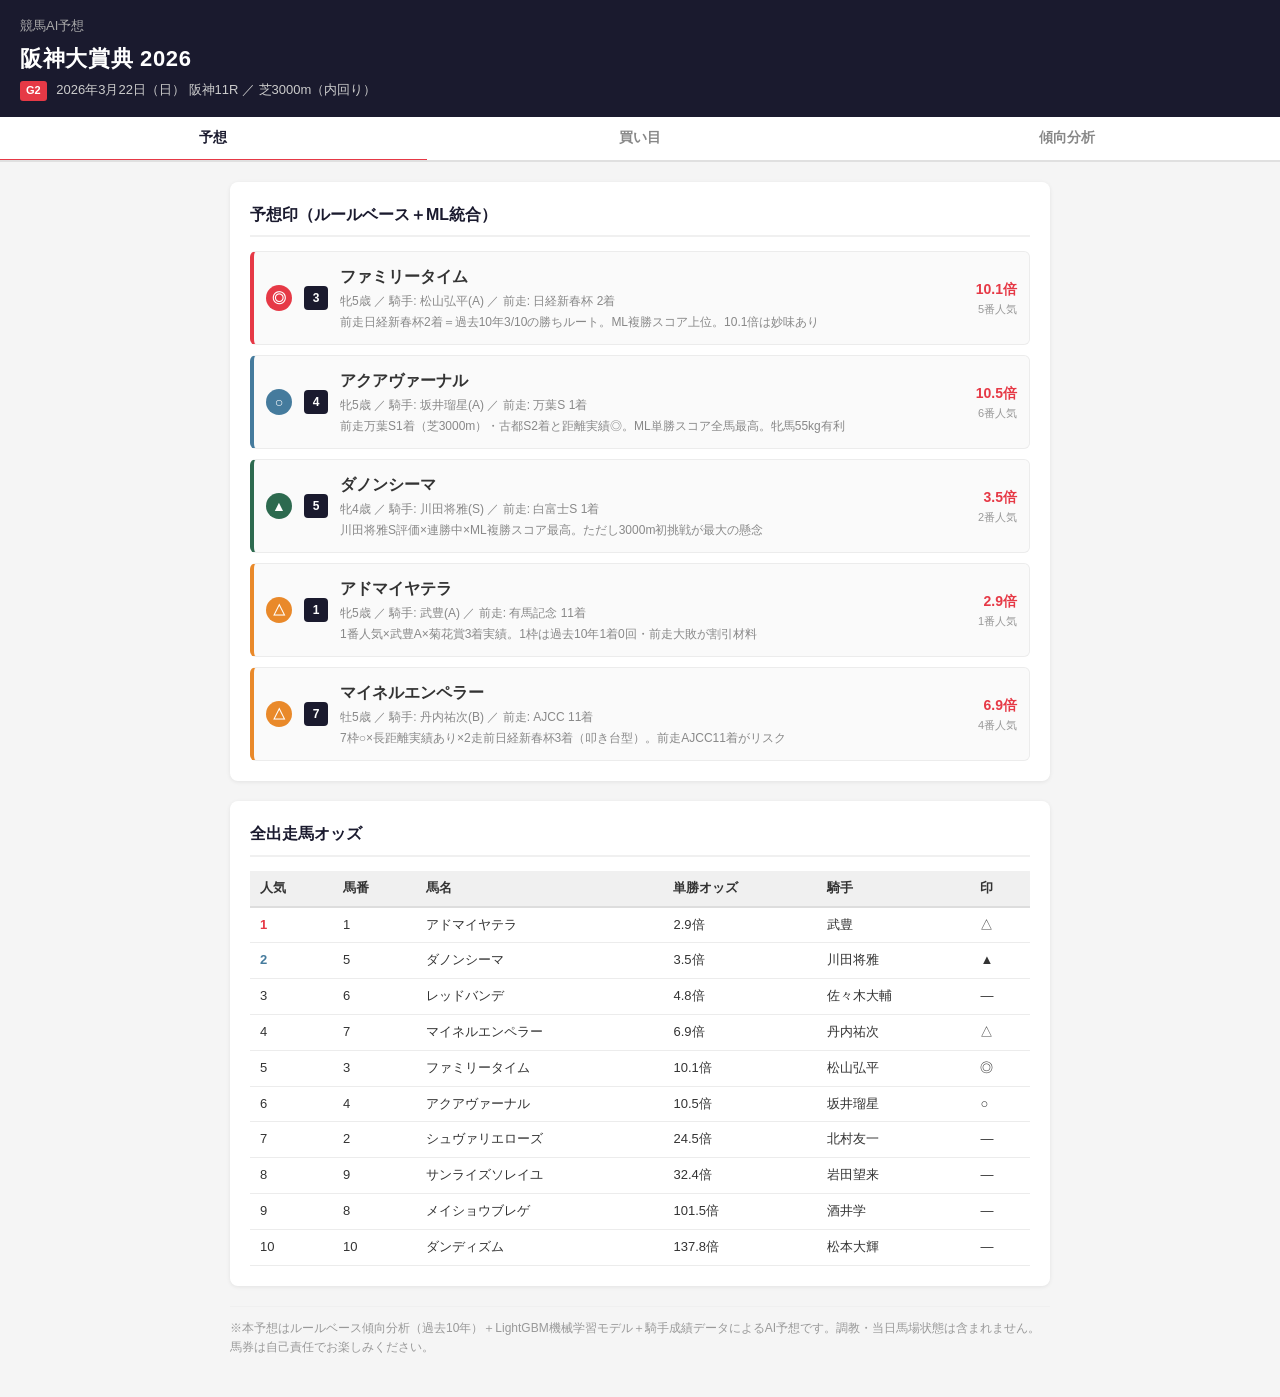
==== docs/hanshin-daishoten-2026.html @ 1871eea4 "add: トップページとレース一覧を追加" ====
<!DOCTYPE html>
<html lang="ja">
<head>
  <meta charset="UTF-8">
  <meta name="viewport" content="width=device-width, initial-scale=1.0">
  <title>阪神大賞典 2026 AI予想 | 競馬予想サイト</title>
  <style>
    *, *::before, *::after { box-sizing: border-box; margin: 0; padding: 0; }

    body {
      font-family: -apple-system, BlinkMacSystemFont, "Segoe UI", "Helvetica Neue", Arial, sans-serif;
      background: #f5f5f5;
      color: #333;
      line-height: 1.6;
    }

    /* ヘッダー */
    header {
      background: #1a1a2e;
      color: #fff;
      padding: 16px 20px;
    }
    header .site-name {
      font-size: 13px;
      color: #aaa;
      margin-bottom: 4px;
    }
    header h1 {
      font-size: 22px;
      font-weight: 700;
      letter-spacing: 0.03em;
    }
    header .race-meta {
      font-size: 13px;
      color: #ccc;
      margin-top: 4px;
    }
    header .grade-badge {
      display: inline-block;
      background: #e63946;
      color: #fff;
      font-size: 11px;
      font-weight: 700;
      padding: 1px 6px;
      border-radius: 3px;
      margin-right: 6px;
    }

    /* タブ */
    .tabs {
      display: flex;
      background: #fff;
      border-bottom: 2px solid #e0e0e0;
      overflow-x: auto;
    }
    .tab-btn {
      flex: 1;
      min-width: 80px;
      padding: 12px 16px;
      border: none;
      background: none;
      font-size: 14px;
      font-weight: 600;
      color: #888;
      cursor: pointer;
      border-bottom: 3px solid transparent;
      margin-bottom: -2px;
      white-space: nowrap;
    }
    .tab-btn.active {
      color: #1a1a2e;
      border-bottom-color: #e63946;
    }

    /* コンテンツ */
    .tab-content { display: none; padding: 20px; max-width: 860px; margin: 0 auto; }
    .tab-content.active { display: block; }

    /* カード */
    .card {
      background: #fff;
      border-radius: 8px;
      padding: 20px;
      margin-bottom: 20px;
      box-shadow: 0 1px 4px rgba(0,0,0,0.08);
    }
    .card h2 {
      font-size: 16px;
      font-weight: 700;
      margin-bottom: 14px;
      padding-bottom: 8px;
      border-bottom: 2px solid #f0f0f0;
      color: #1a1a2e;
    }
    .card h3 {
      font-size: 14px;
      font-weight: 700;
      margin: 14px 0 8px;
      color: #444;
    }

    /* 予想印バッジ */
    .badge {
      display: inline-flex;
      align-items: center;
      justify-content: center;
      width: 26px; height: 26px;
      border-radius: 50%;
      font-size: 14px;
      font-weight: 700;
      flex-shrink: 0;
    }
    .badge-honmei { background: #e63946; color: #fff; }
    .badge-taiko  { background: #457b9d; color: #fff; }
    .badge-santen { background: #2d6a4f; color: #fff; }
    .badge-tanko  { background: #e9892a; color: #fff; }

    /* 予想カード */
    .horse-list { display: flex; flex-direction: column; gap: 10px; }
    .horse-row {
      display: flex;
      align-items: center;
      gap: 12px;
      padding: 12px;
      border-radius: 6px;
      background: #fafafa;
      border: 1px solid #ececec;
    }
    .horse-row.row-honmei { border-left: 4px solid #e63946; }
    .horse-row.row-taiko  { border-left: 4px solid #457b9d; }
    .horse-row.row-santen { border-left: 4px solid #2d6a4f; }
    .horse-row.row-tanko  { border-left: 4px solid #e9892a; }

    .horse-num {
      background: #1a1a2e;
      color: #fff;
      font-size: 12px;
      font-weight: 700;
      width: 24px; height: 24px;
      border-radius: 4px;
      display: flex; align-items: center; justify-content: center;
      flex-shrink: 0;
    }
    .horse-info { flex: 1; }
    .horse-name { font-size: 16px; font-weight: 700; }
    .horse-sub  { font-size: 12px; color: #888; margin-top: 2px; }
    .horse-odds {
      font-size: 14px;
      font-weight: 700;
      color: #e63946;
      text-align: right;
      flex-shrink: 0;
    }
    .horse-odds small { display: block; font-size: 11px; color: #999; font-weight: normal; }

    /* 買い目テーブル */
    .bet-table { width: 100%; border-collapse: collapse; font-size: 14px; }
    .bet-table th {
      background: #1a1a2e;
      color: #fff;
      padding: 8px 12px;
      text-align: left;
      font-weight: 600;
    }
    .bet-table td {
      padding: 8px 12px;
      border-bottom: 1px solid #ececec;
    }
    .bet-table tr:last-child td { border-bottom: none; }
    .bet-table tr:hover td { background: #f9f9f9; }
    .bet-type {
      display: inline-block;
      background: #1a1a2e;
      color: #fff;
      font-size: 11px;
      padding: 2px 6px;
      border-radius: 3px;
      font-weight: 700;
    }

    /* 傾向テーブル */
    .data-table { width: 100%; border-collapse: collapse; font-size: 13px; }
    .data-table th {
      background: #f0f0f0;
      padding: 7px 10px;
      text-align: left;
      font-weight: 600;
      border-bottom: 2px solid #ddd;
    }
    .data-table td {
      padding: 7px 10px;
      border-bottom: 1px solid #ececec;
      vertical-align: top;
    }
    .data-table tr:hover td { background: #fafafa; }
    .pop1 { color: #e63946; font-weight: 700; }
    .pop2 { color: #457b9d; font-weight: 700; }

    /* ルール一覧 */
    .rule-list { list-style: none; padding: 0; }
    .rule-list li {
      padding: 8px 0 8px 20px;
      border-bottom: 1px solid #f0f0f0;
      font-size: 14px;
      position: relative;
    }
    .rule-list li::before {
      content: "▶";
      position: absolute;
      left: 0;
      color: #e63946;
      font-size: 10px;
      top: 11px;
    }
    .rule-list li:last-child { border-bottom: none; }

    /* 注記 */
    .note {
      font-size: 12px;
      color: #999;
      margin-top: 16px;
      padding-top: 12px;
      border-top: 1px solid #f0f0f0;
    }

    /* ML スコア */
    .ml-bar-wrap { display: flex; align-items: center; gap: 8px; }
    .ml-bar-bg { flex: 1; height: 8px; background: #eee; border-radius: 4px; overflow: hidden; }
    .ml-bar { height: 100%; background: #457b9d; border-radius: 4px; }
    .ml-val { font-size: 12px; color: #666; min-width: 48px; text-align: right; }

    /* スマホ対応 */
    @media (max-width: 600px) {
      header h1 { font-size: 18px; }
      .tab-btn { font-size: 13px; padding: 10px 12px; }
      .tab-content { padding: 14px; }
      .horse-name { font-size: 15px; }
    }
  </style>
</head>
<body>

<header>
  <div class="site-name">競馬AI予想</div>
  <h1>阪神大賞典 2026</h1>
  <div class="race-meta">
    <span class="grade-badge">G2</span>
    2026年3月22日（日） 阪神11R ／ 芝3000m（内回り）
  </div>
</header>

<!-- タブ -->
<div class="tabs">
  <button class="tab-btn active" onclick="switchTab('yoso')">予想</button>
  <button class="tab-btn" onclick="switchTab('kaimoku')">買い目</button>
  <button class="tab-btn" onclick="switchTab('trend')">傾向分析</button>
</div>

<!-- ========== 予想タブ ========== -->
<div id="tab-yoso" class="tab-content active">

  <div class="card">
    <h2>予想印（ルールベース＋ML統合）</h2>
    <div class="horse-list">

      <div class="horse-row row-honmei">
        <span class="badge badge-honmei">◎</span>
        <div class="horse-num">3</div>
        <div class="horse-info">
          <div class="horse-name">ファミリータイム</div>
          <div class="horse-sub">牝5歳 ／ 騎手: 松山弘平(A) ／ 前走: 日経新春杯 2着</div>
          <div class="horse-sub">前走日経新春杯2着＝過去10年3/10の勝ちルート。ML複勝スコア上位。10.1倍は妙味あり</div>
        </div>
        <div class="horse-odds">10.1倍<small>5番人気</small></div>
      </div>

      <div class="horse-row row-taiko">
        <span class="badge badge-taiko">○</span>
        <div class="horse-num">4</div>
        <div class="horse-info">
          <div class="horse-name">アクアヴァーナル</div>
          <div class="horse-sub">牝5歳 ／ 騎手: 坂井瑠星(A) ／ 前走: 万葉S 1着</div>
          <div class="horse-sub">前走万葉S1着（芝3000m）・古都S2着と距離実績◎。ML単勝スコア全馬最高。牝馬55kg有利</div>
        </div>
        <div class="horse-odds">10.5倍<small>6番人気</small></div>
      </div>

      <div class="horse-row row-santen">
        <span class="badge badge-santen">▲</span>
        <div class="horse-num">5</div>
        <div class="horse-info">
          <div class="horse-name">ダノンシーマ</div>
          <div class="horse-sub">牝4歳 ／ 騎手: 川田将雅(S) ／ 前走: 白富士S 1着</div>
          <div class="horse-sub">川田将雅S評価×連勝中×ML複勝スコア最高。ただし3000m初挑戦が最大の懸念</div>
        </div>
        <div class="horse-odds">3.5倍<small>2番人気</small></div>
      </div>

      <div class="horse-row row-tanko">
        <span class="badge badge-tanko">△</span>
        <div class="horse-num">1</div>
        <div class="horse-info">
          <div class="horse-name">アドマイヤテラ</div>
          <div class="horse-sub">牝5歳 ／ 騎手: 武豊(A) ／ 前走: 有馬記念 11着</div>
          <div class="horse-sub">1番人気×武豊A×菊花賞3着実績。1枠は過去10年1着0回・前走大敗が割引材料</div>
        </div>
        <div class="horse-odds">2.9倍<small>1番人気</small></div>
      </div>

      <div class="horse-row row-tanko">
        <span class="badge badge-tanko">△</span>
        <div class="horse-num">7</div>
        <div class="horse-info">
          <div class="horse-name">マイネルエンペラー</div>
          <div class="horse-sub">牡5歳 ／ 騎手: 丹内祐次(B) ／ 前走: AJCC 11着</div>
          <div class="horse-sub">7枠○×長距離実績あり×2走前日経新春杯3着（叩き台型）。前走AJCC11着がリスク</div>
        </div>
        <div class="horse-odds">6.9倍<small>4番人気</small></div>
      </div>

    </div>
  </div>

  <!-- オッズ一覧 -->
  <div class="card">
    <h2>全出走馬オッズ</h2>
    <table class="data-table">
      <thead>
        <tr><th>人気</th><th>馬番</th><th>馬名</th><th>単勝オッズ</th><th>騎手</th><th>印</th></tr>
      </thead>
      <tbody>
        <tr><td class="pop1">1</td><td>1</td><td>アドマイヤテラ</td><td>2.9倍</td><td>武豊</td><td>△</td></tr>
        <tr><td class="pop2">2</td><td>5</td><td>ダノンシーマ</td><td>3.5倍</td><td>川田将雅</td><td>▲</td></tr>
        <tr><td>3</td><td>6</td><td>レッドバンデ</td><td>4.8倍</td><td>佐々木大輔</td><td>—</td></tr>
        <tr><td>4</td><td>7</td><td>マイネルエンペラー</td><td>6.9倍</td><td>丹内祐次</td><td>△</td></tr>
        <tr><td>5</td><td>3</td><td>ファミリータイム</td><td>10.1倍</td><td>松山弘平</td><td>◎</td></tr>
        <tr><td>6</td><td>4</td><td>アクアヴァーナル</td><td>10.5倍</td><td>坂井瑠星</td><td>○</td></tr>
        <tr><td>7</td><td>2</td><td>シュヴァリエローズ</td><td>24.5倍</td><td>北村友一</td><td>—</td></tr>
        <tr><td>8</td><td>9</td><td>サンライズソレイユ</td><td>32.4倍</td><td>岩田望来</td><td>—</td></tr>
        <tr><td>9</td><td>8</td><td>メイショウブレゲ</td><td>101.5倍</td><td>酒井学</td><td>—</td></tr>
        <tr><td>10</td><td>10</td><td>ダンディズム</td><td>137.8倍</td><td>松本大輝</td><td>—</td></tr>
      </tbody>
    </table>
  </div>

  <p class="note" style="margin: 0 0 20px;">
    ※本予想はルールベース傾向分析（過去10年）＋LightGBM機械学習モデル＋騎手成績データによるAI予想です。調教・当日馬場状態は含まれません。馬券は自己責任でお楽しみください。
  </p>
</div>

<!-- ========== 買い目タブ ========== -->
<div id="tab-kaimoku" class="tab-content">

  <div class="card">
    <h2>推奨買い目（◎③ファミリータイム軸）</h2>
    <table class="bet-table">
      <thead>
        <tr><th>式別</th><th>組み合わせ</th><th>根拠</th></tr>
      </thead>
      <tbody>
        <tr>
          <td><span class="bet-type">単勝</span></td>
          <td>③</td>
          <td>本命。10.1倍は傾向×オッズともに妙味あり</td>
        </tr>
        <tr>
          <td><span class="bet-type">複勝</span></td>
          <td>③④</td>
          <td>本命・対抗の保険</td>
        </tr>
        <tr>
          <td><span class="bet-type">馬連</span></td>
          <td>③ー④</td>
          <td>◎○メインライン（傾向×距離実績の組合せ）</td>
        </tr>
        <tr>
          <td><span class="bet-type">馬連</span></td>
          <td>③ー⑤</td>
          <td>◎▲（川田S×ML複最高）</td>
        </tr>
        <tr>
          <td><span class="bet-type">馬連</span></td>
          <td>③ー①</td>
          <td>◎△（1番人気押さえ）</td>
        </tr>
        <tr>
          <td><span class="bet-type">馬連</span></td>
          <td>③ー⑦</td>
          <td>◎△（長距離実績の穴）</td>
        </tr>
        <tr>
          <td><span class="bet-type">3連複</span></td>
          <td>③ー④ー⑤</td>
          <td>◎○▲ メインボックス</td>
        </tr>
        <tr>
          <td><span class="bet-type">3連複</span></td>
          <td>③ー④ー①</td>
          <td>◎○△</td>
        </tr>
        <tr>
          <td><span class="bet-type">3連複</span></td>
          <td>③ー④ー⑦</td>
          <td>◎○穴</td>
        </tr>
      </tbody>
    </table>
  </div>

  <div class="card">
    <h2>総評</h2>
    <p style="font-size:14px; line-height:1.8;">
      <strong>◎ファミリータイム（3番）を本命とする。</strong><br>
      前走日経新春杯2着というローテーションは過去10年で3/10の勝ちルートに合致（最高の傾向一致）。10.1倍への人気落ちも妙味を高めており、期待値の観点でも最上位。松山弘平とのコンビは長く、折り合い面も問題ない先行型。
    </p>
    <p style="font-size:14px; line-height:1.8; margin-top:12px;">
      <strong>○アクアヴァーナル（4番）が本命の相手筆頭。</strong><br>
      万葉S1着・古都S2着と今回の舞台に直結する実績があり、コース適性では出走馬中随一。ML単勝スコア全馬最高×牝馬55kgの斤量優遇も見逃せない。
    </p>
    <p style="font-size:14px; line-height:1.8; margin-top:12px;">
      <strong>▲ダノンシーマ（5番）は川田S評価が最大の加点。</strong><br>
      ただし3000m初挑戦の距離不安が払拭できないため▲止め。
    </p>
  </div>

</div>

<!-- ========== 傾向分析タブ ========== -->
<div id="tab-trend" class="tab-content">

  <div class="card">
    <h2>過去10年の結果</h2>
    <table class="data-table">
      <thead>
        <tr><th>年</th><th>1着</th><th>人気</th><th>枠</th><th>2着</th><th>人気</th><th>3着</th><th>人気</th></tr>
      </thead>
      <tbody>
        <tr><td>2016</td><td>シュヴァルグラン</td><td class="pop1">1</td><td>8</td><td>タンタアレグリア</td><td>4</td><td>アドマイヤデウス</td><td>3</td></tr>
        <tr><td>2017</td><td>サトノダイヤモンド</td><td class="pop1">1</td><td>8</td><td>シュヴァルグラン</td><td>2</td><td>トーセンバジル</td><td>5</td></tr>
        <tr><td>2018</td><td>レインボーライン</td><td>3</td><td>6</td><td>サトノクロニクル</td><td>4</td><td>クリンチャー</td><td class="pop1">1</td></tr>
        <tr><td>2019</td><td>シャケトラ</td><td class="pop1">1</td><td>8</td><td>カフジプリンス</td><td>6</td><td>ロードヴァンドール</td><td>10</td></tr>
        <tr><td>2020</td><td>ユーキャンスマイル</td><td class="pop2">2</td><td>8</td><td>トーセンカンビーナ</td><td>5</td><td>メイショウテンゲン</td><td>4</td></tr>
        <tr><td>2021</td><td>ディープボンド</td><td>3</td><td>5</td><td>ユーキャンスマイル</td><td class="pop2">2</td><td>ナムラドノヴァン</td><td>9</td></tr>
        <tr><td>2022</td><td>ディープボンド</td><td class="pop1">1</td><td>7</td><td>アイアンバローズ</td><td>5</td><td>シルヴァーソニック</td><td>3</td></tr>
        <tr><td>2023</td><td>ジャスティンパレス</td><td class="pop2">2</td><td>3</td><td>ボルドグフーシュ</td><td class="pop1">1</td><td>ブレークアップ</td><td>5</td></tr>
        <tr><td>2024</td><td>テーオーロイヤル</td><td class="pop2">2</td><td>4</td><td>ワープスピード</td><td>6</td><td>ブローザホーン</td><td class="pop1">1</td></tr>
        <tr><td>2025</td><td>サンライズアース</td><td>4</td><td>7</td><td>マコトヴェリーキー</td><td>7</td><td>ブローザホーン</td><td>5</td></tr>
      </tbody>
    </table>
  </div>

  <div class="card">
    <h2>法則まとめ</h2>
    <ul class="rule-list">
      <li><strong>人気</strong>: 1〜2番人気が7/10で勝利。軸は上位人気から選ぶのが基本</li>
      <li><strong>枠番</strong>: 8枠が4/10で1着と突出。1〜2枠は過去10年で1着0回（内枠不振）</li>
      <li><strong>前走</strong>: 日経新春杯・京都記念経由が強い。前走3着以内が9/10で必須条件</li>
      <li><strong>血統</strong>: サンデー系が7/10。ハーツクライ・ゴールドシップ・ディープ系が有力</li>
      <li><strong>リピーター</strong>: 前年好走馬は要チェック（ディープボンド2連覇、ブローザホーン2年連続3着）</li>
      <li><strong>荒れ方</strong>: 基本は堅め。3着に7〜10番人気が入るケースが稀にあり</li>
      <li><strong>年齢</strong>: 4〜6歳が中心。7歳以上は苦戦傾向</li>
    </ul>
  </div>

  <div class="card">
    <h2>1着馬の枠番分布</h2>
    <table class="data-table">
      <thead><tr><th>枠番</th><th>1着回数</th><th>備考</th></tr></thead>
      <tbody>
        <tr><td>1枠</td><td>0回</td><td>❌ 内枠不振</td></tr>
        <tr><td>2枠</td><td>0回</td><td>❌ 内枠不振</td></tr>
        <tr><td>3枠</td><td>1回</td><td>2023年</td></tr>
        <tr><td>4枠</td><td>1回</td><td>2024年</td></tr>
        <tr><td>5枠</td><td>1回</td><td>2021年</td></tr>
        <tr><td>6枠</td><td>1回</td><td>2018年</td></tr>
        <tr><td>7枠</td><td>1回</td><td>2025年</td></tr>
        <tr><td><strong>8枠</strong></td><td><strong>4回</strong></td><td>✅ 2016・2017・2019・2020</td></tr>
      </tbody>
    </table>
  </div>

  <div class="card">
    <h2>勝ち馬の前走レース</h2>
    <table class="data-table">
      <thead><tr><th>年</th><th>勝ち馬</th><th>前走レース</th><th>前走着順</th></tr></thead>
      <tbody>
        <tr><td>2016</td><td>シュヴァルグラン</td><td>万葉S</td><td>2着</td></tr>
        <tr><td>2017</td><td>サトノダイヤモンド</td><td>京都記念</td><td>1着</td></tr>
        <tr><td>2018</td><td>レインボーライン</td><td>AJCC</td><td>1着</td></tr>
        <tr><td>2019</td><td>シャケトラ</td><td>日経新春杯</td><td>2着</td></tr>
        <tr><td>2020</td><td>ユーキャンスマイル</td><td>AJCC</td><td>3着</td></tr>
        <tr><td>2021</td><td>ディープボンド</td><td>京都記念</td><td>2着</td></tr>
        <tr><td>2022</td><td>ディープボンド</td><td>有馬記念</td><td>4着</td></tr>
        <tr><td>2023</td><td>ジャスティンパレス</td><td>日経新春杯</td><td>1着</td></tr>
        <tr><td>2024</td><td>テーオーロイヤル</td><td>ダイヤモンドS</td><td>1着</td></tr>
        <tr><td>2025</td><td>サンライズアース</td><td>日経新春杯</td><td>1着</td></tr>
      </tbody>
    </table>
    <p style="font-size:13px; color:#666; margin-top:10px;">
      → 日経新春杯経由が3/10で最多。前走3着以内が9/10で必須条件。
    </p>
  </div>

  <p class="note" style="margin: 0 0 20px;">
    ※分析対象: 2016〜2025年（10年分）。阪神芝3000m（内回り）。
  </p>
</div>

<script>
  function switchTab(id) {
    document.querySelectorAll('.tab-content').forEach(el => el.classList.remove('active'));
    document.querySelectorAll('.tab-btn').forEach(el => el.classList.remove('active'));
    document.getElementById('tab-' + id).classList.add('active');
    event.target.classList.add('active');
  }
</script>

</body>
</html>
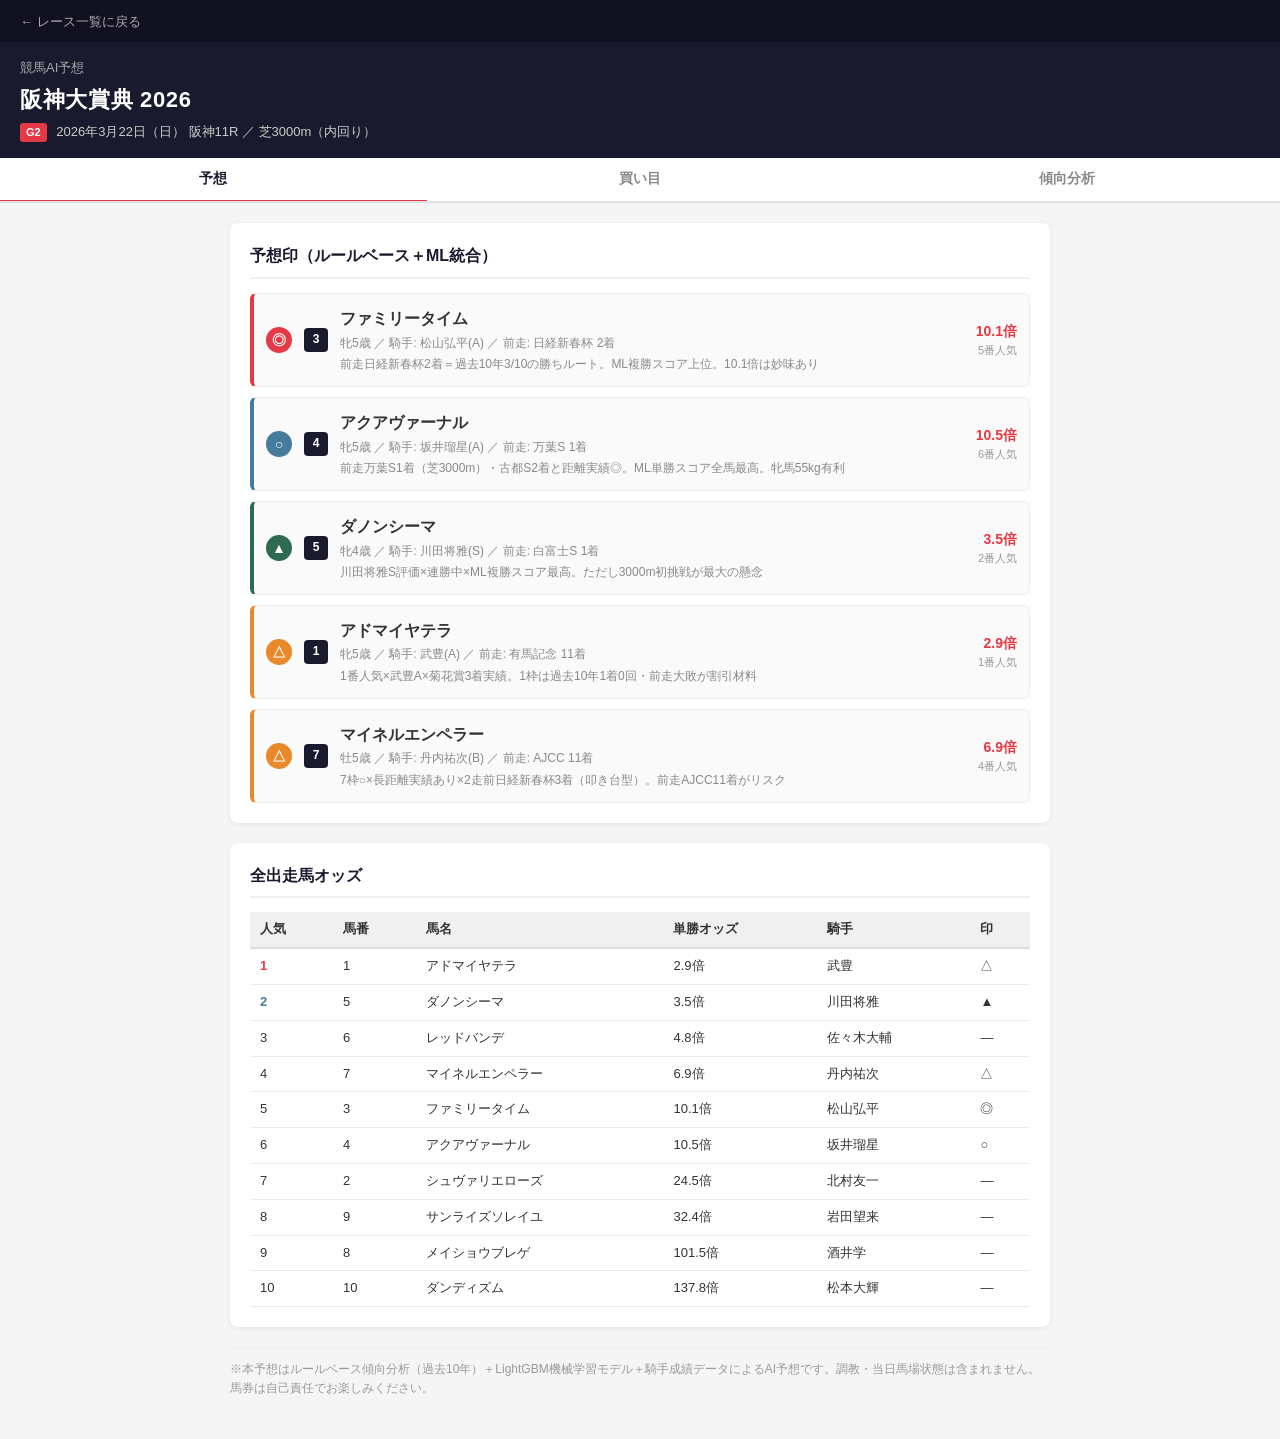
==== commit 8f6ef8a4: "add: 予想ページに戻るボタンを追加" ====
--- a/docs/hanshin-daishoten-2026.html
+++ b/docs/hanshin-daishoten-2026.html
@@ -13,6 +13,18 @@
       color: #333;
       line-height: 1.6;
     }
+
+    /* 戻るリンク */
+    .back-bar {
+      background: #111122;
+      padding: 8px 20px;
+    }
+    .back-link {
+      color: #aaa;
+      text-decoration: none;
+      font-size: 13px;
+    }
+    .back-link:hover { color: #fff; }
 
     /* ヘッダー */
     header {
@@ -239,6 +251,10 @@
   </style>
 </head>
 <body>
+
+<div class="back-bar">
+  <a href="index.html" class="back-link">← レース一覧に戻る</a>
+</div>
 
 <header>
   <div class="site-name">競馬AI予想</div>
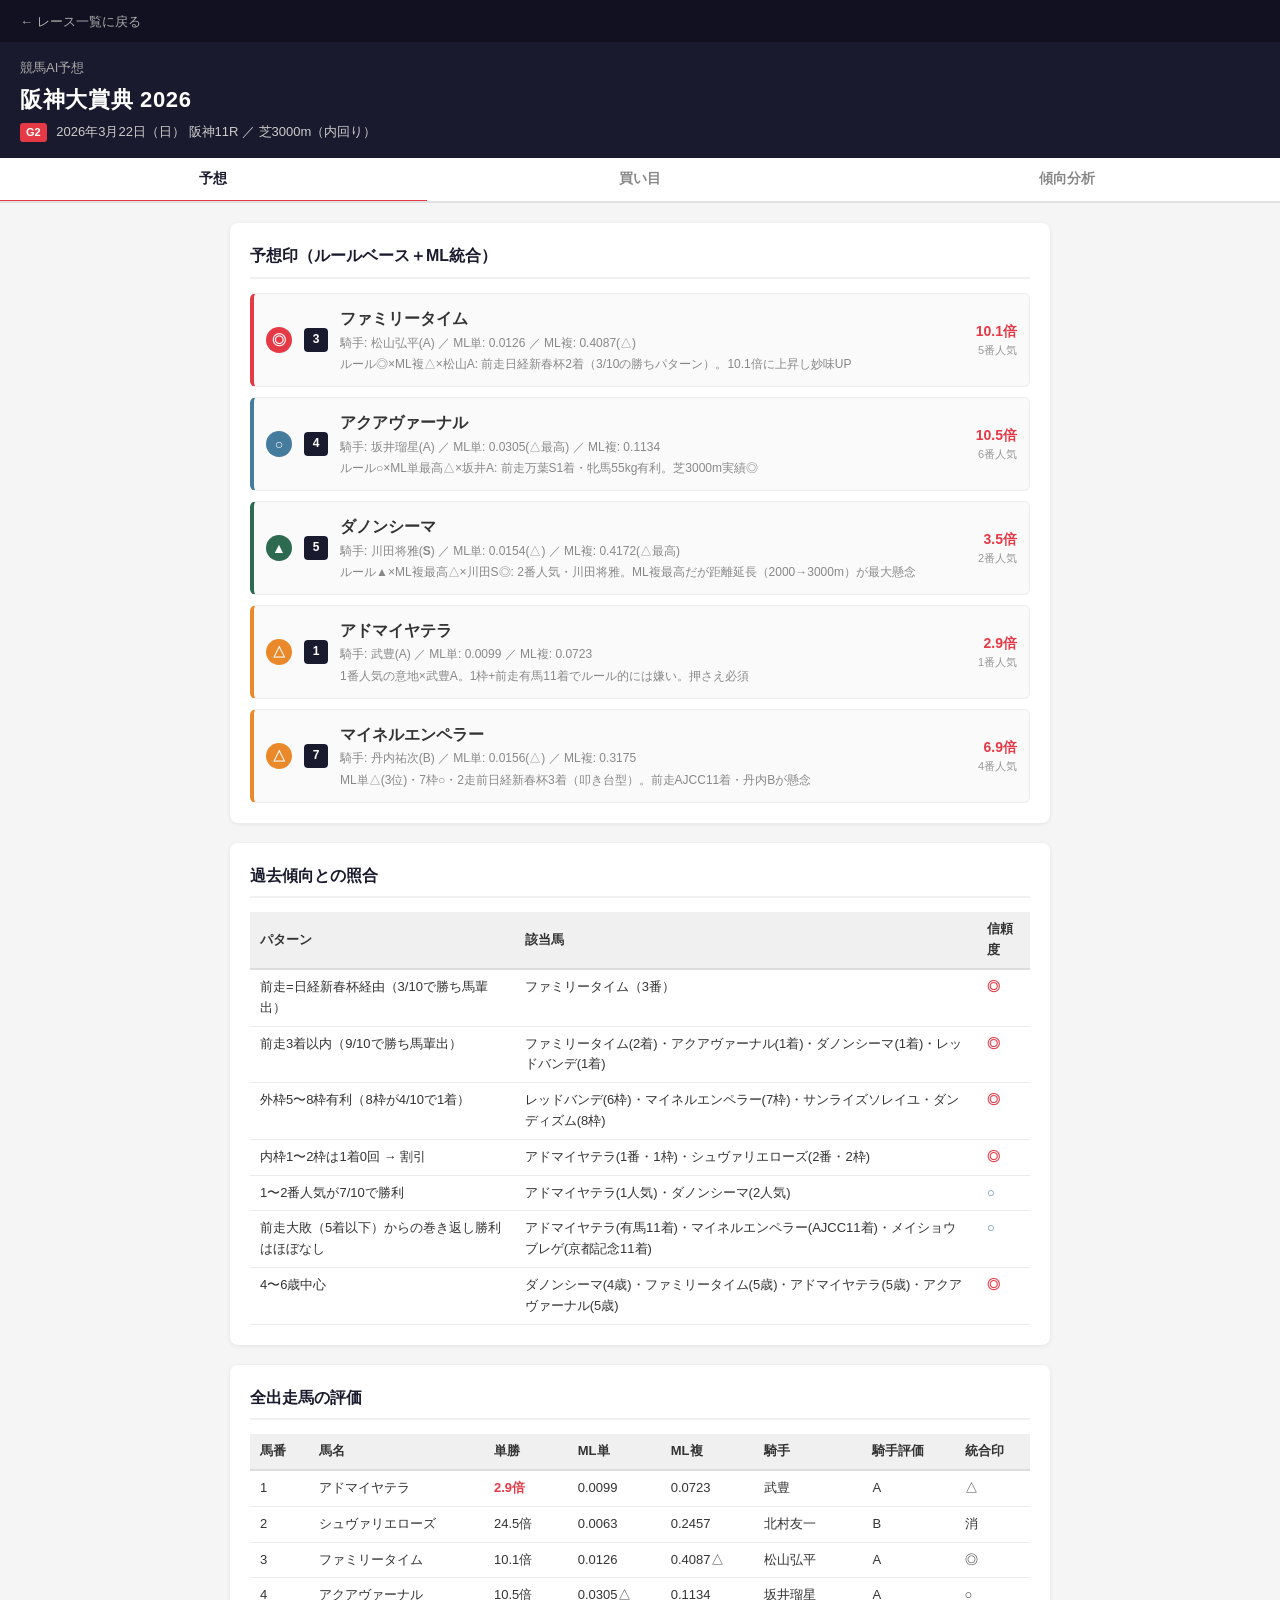
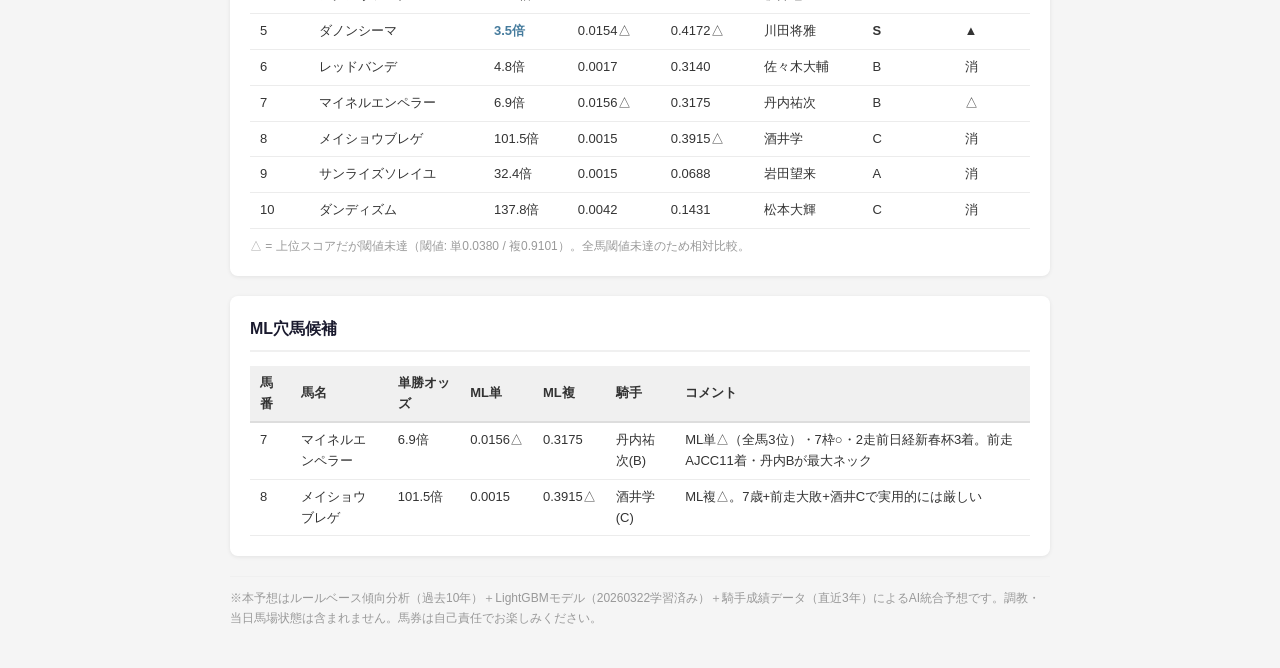
==== commit 4727f667: "add: 愛知杯（京都牝馬S）2026予想ページ追加・阪神大賞典更新 - docs/aichi-cup-2026.html: 新規作成（中京 芝1400m GIII 牝馬限定） - docs/hans" ====
--- a/docs/hanshin-daishoten-2026.html
+++ b/docs/hanshin-daishoten-2026.html
@@ -64,7 +64,9 @@
       background: #fff;
       border-bottom: 2px solid #e0e0e0;
       overflow-x: auto;
-    }
+      scrollbar-width: none;
+    }
+    .tabs::-webkit-scrollbar { display: none; }
     .tab-btn {
       flex: 1;
       min-width: 80px;
@@ -284,8 +286,8 @@
         <div class="horse-num">3</div>
         <div class="horse-info">
           <div class="horse-name">ファミリータイム</div>
-          <div class="horse-sub">牝5歳 ／ 騎手: 松山弘平(A) ／ 前走: 日経新春杯 2着</div>
-          <div class="horse-sub">前走日経新春杯2着＝過去10年3/10の勝ちルート。ML複勝スコア上位。10.1倍は妙味あり</div>
+          <div class="horse-sub">騎手: 松山弘平(A) ／ ML単: 0.0126 ／ ML複: 0.4087(△)</div>
+          <div class="horse-sub">ルール◎×ML複△×松山A: 前走日経新春杯2着（3/10の勝ちパターン）。10.1倍に上昇し妙味UP</div>
         </div>
         <div class="horse-odds">10.1倍<small>5番人気</small></div>
       </div>
@@ -295,8 +297,8 @@
         <div class="horse-num">4</div>
         <div class="horse-info">
           <div class="horse-name">アクアヴァーナル</div>
-          <div class="horse-sub">牝5歳 ／ 騎手: 坂井瑠星(A) ／ 前走: 万葉S 1着</div>
-          <div class="horse-sub">前走万葉S1着（芝3000m）・古都S2着と距離実績◎。ML単勝スコア全馬最高。牝馬55kg有利</div>
+          <div class="horse-sub">騎手: 坂井瑠星(A) ／ ML単: 0.0305(△最高) ／ ML複: 0.1134</div>
+          <div class="horse-sub">ルール○×ML単最高△×坂井A: 前走万葉S1着・牝馬55kg有利。芝3000m実績◎</div>
         </div>
         <div class="horse-odds">10.5倍<small>6番人気</small></div>
       </div>
@@ -306,8 +308,8 @@
         <div class="horse-num">5</div>
         <div class="horse-info">
           <div class="horse-name">ダノンシーマ</div>
-          <div class="horse-sub">牝4歳 ／ 騎手: 川田将雅(S) ／ 前走: 白富士S 1着</div>
-          <div class="horse-sub">川田将雅S評価×連勝中×ML複勝スコア最高。ただし3000m初挑戦が最大の懸念</div>
+          <div class="horse-sub">騎手: 川田将雅(<strong>S</strong>) ／ ML単: 0.0154(△) ／ ML複: 0.4172(△最高)</div>
+          <div class="horse-sub">ルール▲×ML複最高△×川田S◎: 2番人気・川田将雅。ML複最高だが距離延長（2000→3000m）が最大懸念</div>
         </div>
         <div class="horse-odds">3.5倍<small>2番人気</small></div>
       </div>
@@ -317,8 +319,8 @@
         <div class="horse-num">1</div>
         <div class="horse-info">
           <div class="horse-name">アドマイヤテラ</div>
-          <div class="horse-sub">牝5歳 ／ 騎手: 武豊(A) ／ 前走: 有馬記念 11着</div>
-          <div class="horse-sub">1番人気×武豊A×菊花賞3着実績。1枠は過去10年1着0回・前走大敗が割引材料</div>
+          <div class="horse-sub">騎手: 武豊(A) ／ ML単: 0.0099 ／ ML複: 0.0723</div>
+          <div class="horse-sub">1番人気の意地×武豊A。1枠+前走有馬11着でルール的には嫌い。押さえ必須</div>
         </div>
         <div class="horse-odds">2.9倍<small>1番人気</small></div>
       </div>
@@ -328,8 +330,8 @@
         <div class="horse-num">7</div>
         <div class="horse-info">
           <div class="horse-name">マイネルエンペラー</div>
-          <div class="horse-sub">牡5歳 ／ 騎手: 丹内祐次(B) ／ 前走: AJCC 11着</div>
-          <div class="horse-sub">7枠○×長距離実績あり×2走前日経新春杯3着（叩き台型）。前走AJCC11着がリスク</div>
+          <div class="horse-sub">騎手: 丹内祐次(B) ／ ML単: 0.0156(△) ／ ML複: 0.3175</div>
+          <div class="horse-sub">ML単△(3位)・7枠○・2走前日経新春杯3着（叩き台型）。前走AJCC11着・丹内Bが懸念</div>
         </div>
         <div class="horse-odds">6.9倍<small>4番人気</small></div>
       </div>
@@ -337,30 +339,64 @@
     </div>
   </div>
 
-  <!-- オッズ一覧 -->
-  <div class="card">
-    <h2>全出走馬オッズ</h2>
+  <!-- 過去傾向との照合 -->
+  <div class="card">
+    <h2>過去傾向との照合</h2>
     <table class="data-table">
       <thead>
-        <tr><th>人気</th><th>馬番</th><th>馬名</th><th>単勝オッズ</th><th>騎手</th><th>印</th></tr>
+        <tr><th>パターン</th><th>該当馬</th><th>信頼度</th></tr>
       </thead>
       <tbody>
-        <tr><td class="pop1">1</td><td>1</td><td>アドマイヤテラ</td><td>2.9倍</td><td>武豊</td><td>△</td></tr>
-        <tr><td class="pop2">2</td><td>5</td><td>ダノンシーマ</td><td>3.5倍</td><td>川田将雅</td><td>▲</td></tr>
-        <tr><td>3</td><td>6</td><td>レッドバンデ</td><td>4.8倍</td><td>佐々木大輔</td><td>—</td></tr>
-        <tr><td>4</td><td>7</td><td>マイネルエンペラー</td><td>6.9倍</td><td>丹内祐次</td><td>△</td></tr>
-        <tr><td>5</td><td>3</td><td>ファミリータイム</td><td>10.1倍</td><td>松山弘平</td><td>◎</td></tr>
-        <tr><td>6</td><td>4</td><td>アクアヴァーナル</td><td>10.5倍</td><td>坂井瑠星</td><td>○</td></tr>
-        <tr><td>7</td><td>2</td><td>シュヴァリエローズ</td><td>24.5倍</td><td>北村友一</td><td>—</td></tr>
-        <tr><td>8</td><td>9</td><td>サンライズソレイユ</td><td>32.4倍</td><td>岩田望来</td><td>—</td></tr>
-        <tr><td>9</td><td>8</td><td>メイショウブレゲ</td><td>101.5倍</td><td>酒井学</td><td>—</td></tr>
-        <tr><td>10</td><td>10</td><td>ダンディズム</td><td>137.8倍</td><td>松本大輝</td><td>—</td></tr>
+        <tr><td>前走=日経新春杯経由（3/10で勝ち馬輩出）</td><td>ファミリータイム（3番）</td><td class="pop1">◎</td></tr>
+        <tr><td>前走3着以内（9/10で勝ち馬輩出）</td><td>ファミリータイム(2着)・アクアヴァーナル(1着)・ダノンシーマ(1着)・レッドバンデ(1着)</td><td class="pop1">◎</td></tr>
+        <tr><td>外枠5〜8枠有利（8枠が4/10で1着）</td><td>レッドバンデ(6枠)・マイネルエンペラー(7枠)・サンライズソレイユ・ダンディズム(8枠)</td><td class="pop1">◎</td></tr>
+        <tr><td>内枠1〜2枠は1着0回 → 割引</td><td>アドマイヤテラ(1番・1枠)・シュヴァリエローズ(2番・2枠)</td><td class="pop1">◎</td></tr>
+        <tr><td>1〜2番人気が7/10で勝利</td><td>アドマイヤテラ(1人気)・ダノンシーマ(2人気)</td><td class="pop2">○</td></tr>
+        <tr><td>前走大敗（5着以下）からの巻き返し勝利はほぼなし</td><td>アドマイヤテラ(有馬11着)・マイネルエンペラー(AJCC11着)・メイショウブレゲ(京都記念11着)</td><td class="pop2">○</td></tr>
+        <tr><td>4〜6歳中心</td><td>ダノンシーマ(4歳)・ファミリータイム(5歳)・アドマイヤテラ(5歳)・アクアヴァーナル(5歳)</td><td class="pop1">◎</td></tr>
+      </tbody>
+    </table>
+  </div>
+
+  <!-- 全出走馬評価テーブル -->
+  <div class="card">
+    <h2>全出走馬の評価</h2>
+    <table class="data-table">
+      <thead>
+        <tr><th>馬番</th><th>馬名</th><th>単勝</th><th>ML単</th><th>ML複</th><th>騎手</th><th>騎手評価</th><th>統合印</th></tr>
+      </thead>
+      <tbody>
+        <tr><td>1</td><td>アドマイヤテラ</td><td class="pop1">2.9倍</td><td>0.0099</td><td>0.0723</td><td>武豊</td><td>A</td><td>△</td></tr>
+        <tr><td>2</td><td>シュヴァリエローズ</td><td>24.5倍</td><td>0.0063</td><td>0.2457</td><td>北村友一</td><td>B</td><td>消</td></tr>
+        <tr><td>3</td><td>ファミリータイム</td><td>10.1倍</td><td>0.0126</td><td>0.4087△</td><td>松山弘平</td><td>A</td><td>◎</td></tr>
+        <tr><td>4</td><td>アクアヴァーナル</td><td>10.5倍</td><td>0.0305△</td><td>0.1134</td><td>坂井瑠星</td><td>A</td><td>○</td></tr>
+        <tr><td>5</td><td>ダノンシーマ</td><td class="pop2">3.5倍</td><td>0.0154△</td><td>0.4172△</td><td>川田将雅</td><td><strong>S</strong></td><td>▲</td></tr>
+        <tr><td>6</td><td>レッドバンデ</td><td>4.8倍</td><td>0.0017</td><td>0.3140</td><td>佐々木大輔</td><td>B</td><td>消</td></tr>
+        <tr><td>7</td><td>マイネルエンペラー</td><td>6.9倍</td><td>0.0156△</td><td>0.3175</td><td>丹内祐次</td><td>B</td><td>△</td></tr>
+        <tr><td>8</td><td>メイショウブレゲ</td><td>101.5倍</td><td>0.0015</td><td>0.3915△</td><td>酒井学</td><td>C</td><td>消</td></tr>
+        <tr><td>9</td><td>サンライズソレイユ</td><td>32.4倍</td><td>0.0015</td><td>0.0688</td><td>岩田望来</td><td>A</td><td>消</td></tr>
+        <tr><td>10</td><td>ダンディズム</td><td>137.8倍</td><td>0.0042</td><td>0.1431</td><td>松本大輝</td><td>C</td><td>消</td></tr>
+      </tbody>
+    </table>
+    <p style="font-size:12px; color:#999; margin-top:8px;">△ = 上位スコアだが閾値未達（閾値: 単0.0380 / 複0.9101）。全馬閾値未達のため相対比較。</p>
+  </div>
+
+  <!-- ML穴馬候補 -->
+  <div class="card">
+    <h2>ML穴馬候補</h2>
+    <table class="data-table">
+      <thead>
+        <tr><th>馬番</th><th>馬名</th><th>単勝オッズ</th><th>ML単</th><th>ML複</th><th>騎手</th><th>コメント</th></tr>
+      </thead>
+      <tbody>
+        <tr><td>7</td><td>マイネルエンペラー</td><td>6.9倍</td><td>0.0156△</td><td>0.3175</td><td>丹内祐次(B)</td><td>ML単△（全馬3位）・7枠○・2走前日経新春杯3着。前走AJCC11着・丹内Bが最大ネック</td></tr>
+        <tr><td>8</td><td>メイショウブレゲ</td><td>101.5倍</td><td>0.0015</td><td>0.3915△</td><td>酒井学(C)</td><td>ML複△。7歳+前走大敗+酒井Cで実用的には厳しい</td></tr>
       </tbody>
     </table>
   </div>
 
   <p class="note" style="margin: 0 0 20px;">
-    ※本予想はルールベース傾向分析（過去10年）＋LightGBM機械学習モデル＋騎手成績データによるAI予想です。調教・当日馬場状態は含まれません。馬券は自己責任でお楽しみください。
+    ※本予想はルールベース傾向分析（過去10年）＋LightGBMモデル（20260322学習済み）＋騎手成績データ（直近3年）によるAI統合予想です。調教・当日馬場状態は含まれません。馬券は自己責任でお楽しみください。
   </p>
 </div>
 
@@ -369,6 +405,7 @@
 
   <div class="card">
     <h2>推奨買い目（◎③ファミリータイム軸）</h2>
+    <h3>メインライン（◎軸）</h3>
     <table class="bet-table">
       <thead>
         <tr><th>式別</th><th>組み合わせ</th><th>根拠</th></tr>
@@ -382,32 +419,32 @@
         <tr>
           <td><span class="bet-type">複勝</span></td>
           <td>③④</td>
-          <td>本命・対抗の保険</td>
+          <td>本命・対抗保険</td>
         </tr>
         <tr>
           <td><span class="bet-type">馬連</span></td>
           <td>③ー④</td>
-          <td>◎○メインライン（傾向×距離実績の組合せ）</td>
+          <td>◎○ メインライン</td>
         </tr>
         <tr>
           <td><span class="bet-type">馬連</span></td>
           <td>③ー⑤</td>
-          <td>◎▲（川田S×ML複最高）</td>
+          <td>◎▲（ML複最高×川田S）</td>
         </tr>
         <tr>
           <td><span class="bet-type">馬連</span></td>
           <td>③ー①</td>
-          <td>◎△（1番人気押さえ）</td>
+          <td>◎△（1番人気の意地）</td>
         </tr>
         <tr>
           <td><span class="bet-type">馬連</span></td>
           <td>③ー⑦</td>
-          <td>◎△（長距離実績の穴）</td>
+          <td>◎△（ML単△・穴）</td>
         </tr>
         <tr>
           <td><span class="bet-type">3連複</span></td>
           <td>③ー④ー⑤</td>
-          <td>◎○▲ メインボックス</td>
+          <td>◎○▲ ボックス</td>
         </tr>
         <tr>
           <td><span class="bet-type">3連複</span></td>
@@ -421,21 +458,48 @@
         </tr>
       </tbody>
     </table>
+    <h3 style="margin-top:16px;">保険ライン（◎が飛んだ時用）</h3>
+    <table class="bet-table">
+      <thead>
+        <tr><th>式別</th><th>組み合わせ</th><th>根拠</th></tr>
+      </thead>
+      <tbody>
+        <tr>
+          <td><span class="bet-type">馬連</span></td>
+          <td>④ー⑤</td>
+          <td>○-▲</td>
+        </tr>
+        <tr>
+          <td><span class="bet-type">馬連</span></td>
+          <td>④ー①</td>
+          <td>○-△（1番人気押さえ）</td>
+        </tr>
+        <tr>
+          <td><span class="bet-type">3連複</span></td>
+          <td>④ー⑤ー①</td>
+          <td>○-▲-△</td>
+        </tr>
+      </tbody>
+    </table>
   </div>
 
   <div class="card">
     <h2>総評</h2>
     <p style="font-size:14px; line-height:1.8;">
-      <strong>◎ファミリータイム（3番）を本命とする。</strong><br>
-      前走日経新春杯2着というローテーションは過去10年で3/10の勝ちルートに合致（最高の傾向一致）。10.1倍への人気落ちも妙味を高めており、期待値の観点でも最上位。松山弘平とのコンビは長く、折り合い面も問題ない先行型。
+      <strong>◎ファミリータイム（3番）本命を強く維持。</strong><br>
+      8.1→10.1倍に人気が落ちたが、前走日経新春杯2着という傾向ドンピシャのローテは変わらず、オッズ面での妙味がさらに増した。松山弘平A評価（勝率15.1%・複勝率37.2%）との継続コンビも信頼感を高める。
     </p>
     <p style="font-size:14px; line-height:1.8; margin-top:12px;">
-      <strong>○アクアヴァーナル（4番）が本命の相手筆頭。</strong><br>
-      万葉S1着・古都S2着と今回の舞台に直結する実績があり、コース適性では出走馬中随一。ML単勝スコア全馬最高×牝馬55kgの斤量優遇も見逃せない。
+      <strong>最注目変化はシュヴァリエローズ（2番）の急上昇（32.4→24.5倍）。</strong><br>
+      消し評価は維持だが、これほどの変動は調教等の外部情報の可能性もある。超少額の抑えのみ容認。
     </p>
     <p style="font-size:14px; line-height:1.8; margin-top:12px;">
-      <strong>▲ダノンシーマ（5番）は川田S評価が最大の加点。</strong><br>
-      ただし3000m初挑戦の距離不安が払拭できないため▲止め。
+      <strong>○アクアヴァーナル（4番）は評価変わらず。</strong><br>
+      ML単スコア全馬最高（0.0305）×前走万葉S1着×芝3000m実績◎×坂井瑠星A評価で◎③-○④の馬連がメインライン。
+    </p>
+    <p style="font-size:14px; line-height:1.8; margin-top:12px;">
+      <strong>▲ダノンシーマ（5番）は川田将雅S評価が最大の加点</strong>（勝率25.8%・複勝率55.6%）。<br>
+      ただし3000m初挑戦の距離不安が払拭できないため▲止め。川田S騎乗の馬が3着以内に来る確率は高いが、本命からの相手として位置づける。
     </p>
   </div>
 
@@ -448,55 +512,56 @@
     <h2>過去10年の結果</h2>
     <table class="data-table">
       <thead>
-        <tr><th>年</th><th>1着</th><th>人気</th><th>枠</th><th>2着</th><th>人気</th><th>3着</th><th>人気</th></tr>
+        <tr><th>年</th><th>1着</th><th>人気</th><th>枠</th><th>2着</th><th>人気</th><th>枠</th><th>3着</th><th>人気</th><th>枠</th></tr>
       </thead>
       <tbody>
-        <tr><td>2016</td><td>シュヴァルグラン</td><td class="pop1">1</td><td>8</td><td>タンタアレグリア</td><td>4</td><td>アドマイヤデウス</td><td>3</td></tr>
-        <tr><td>2017</td><td>サトノダイヤモンド</td><td class="pop1">1</td><td>8</td><td>シュヴァルグラン</td><td>2</td><td>トーセンバジル</td><td>5</td></tr>
-        <tr><td>2018</td><td>レインボーライン</td><td>3</td><td>6</td><td>サトノクロニクル</td><td>4</td><td>クリンチャー</td><td class="pop1">1</td></tr>
-        <tr><td>2019</td><td>シャケトラ</td><td class="pop1">1</td><td>8</td><td>カフジプリンス</td><td>6</td><td>ロードヴァンドール</td><td>10</td></tr>
-        <tr><td>2020</td><td>ユーキャンスマイル</td><td class="pop2">2</td><td>8</td><td>トーセンカンビーナ</td><td>5</td><td>メイショウテンゲン</td><td>4</td></tr>
-        <tr><td>2021</td><td>ディープボンド</td><td>3</td><td>5</td><td>ユーキャンスマイル</td><td class="pop2">2</td><td>ナムラドノヴァン</td><td>9</td></tr>
-        <tr><td>2022</td><td>ディープボンド</td><td class="pop1">1</td><td>7</td><td>アイアンバローズ</td><td>5</td><td>シルヴァーソニック</td><td>3</td></tr>
-        <tr><td>2023</td><td>ジャスティンパレス</td><td class="pop2">2</td><td>3</td><td>ボルドグフーシュ</td><td class="pop1">1</td><td>ブレークアップ</td><td>5</td></tr>
-        <tr><td>2024</td><td>テーオーロイヤル</td><td class="pop2">2</td><td>4</td><td>ワープスピード</td><td>6</td><td>ブローザホーン</td><td class="pop1">1</td></tr>
-        <tr><td>2025</td><td>サンライズアース</td><td>4</td><td>7</td><td>マコトヴェリーキー</td><td>7</td><td>ブローザホーン</td><td>5</td></tr>
-      </tbody>
-    </table>
-  </div>
-
-  <div class="card">
-    <h2>法則まとめ</h2>
+        <tr><td>2016</td><td>シュヴァルグラン</td><td class="pop1">1</td><td>8</td><td>タンタアレグリア</td><td>4</td><td>6</td><td>アドマイヤデウス</td><td>3</td><td>2</td></tr>
+        <tr><td>2017</td><td>サトノダイヤモンド</td><td class="pop1">1</td><td>8</td><td>シュヴァルグラン</td><td>2</td><td>3</td><td>トーセンバジル</td><td>5</td><td>4</td></tr>
+        <tr><td>2018</td><td>レインボーライン</td><td>3</td><td>6</td><td>サトノクロニクル</td><td>4</td><td>6</td><td>クリンチャー</td><td class="pop1">1</td><td>7</td></tr>
+        <tr><td>2019</td><td>シャケトラ</td><td class="pop1">1</td><td>8</td><td>カフジプリンス</td><td>6</td><td>6</td><td>ロードヴァンドール</td><td>10</td><td>1</td></tr>
+        <tr><td>2020</td><td>ユーキャンスマイル</td><td class="pop2">2</td><td>8</td><td>トーセンカンビーナ</td><td>5</td><td>4</td><td>メイショウテンゲン</td><td>4</td><td>6</td></tr>
+        <tr><td>2021</td><td>ディープボンド</td><td>3</td><td>5</td><td>ユーキャンスマイル</td><td class="pop2">2</td><td>7</td><td>ナムラドノヴァン</td><td>9</td><td>4</td></tr>
+        <tr><td>2022</td><td>ディープボンド</td><td class="pop1">1</td><td>7</td><td>アイアンバローズ</td><td>5</td><td>5</td><td>シルヴァーソニック</td><td>3</td><td>3</td></tr>
+        <tr><td>2023</td><td>ジャスティンパレス</td><td class="pop2">2</td><td>3</td><td>ボルドグフーシュ</td><td class="pop1">1</td><td>1</td><td>ブレークアップ</td><td>5</td><td>5</td></tr>
+        <tr><td>2024</td><td>テーオーロイヤル</td><td class="pop2">2</td><td>4</td><td>ワープスピード</td><td>6</td><td>5</td><td>ブローザホーン</td><td class="pop1">1</td><td>2</td></tr>
+        <tr><td>2025</td><td>サンライズアース</td><td>4</td><td>7</td><td>マコトヴェリーキー</td><td>7</td><td>6</td><td>ブローザホーン</td><td>5</td><td>5</td></tr>
+      </tbody>
+    </table>
+  </div>
+
+  <div class="card">
+    <h2>人気・オッズ傾向</h2>
+    <h3>1着馬の人気分布</h3>
+    <table class="data-table">
+      <thead><tr><th>人気</th><th>回数</th><th>割合</th></tr></thead>
+      <tbody>
+        <tr><td class="pop1">1番人気</td><td>4回</td><td>40%</td></tr>
+        <tr><td class="pop2">2番人気</td><td>3回</td><td>30%</td></tr>
+        <tr><td>3番人気</td><td>1回</td><td>10%</td></tr>
+        <tr><td>4番人気</td><td>1回</td><td>10%</td></tr>
+        <tr><td>5番人気以下</td><td>1回</td><td>10%</td></tr>
+      </tbody>
+    </table>
+    <p style="font-size:13px; color:#444; margin-top:10px;">
+      → 1〜2番人気が7/10で圧倒的。3番人気以下が勝ったのは2021年(3番人気)・2025年(4番人気)のみ。
+    </p>
+    <h3>3着内に入った人気帯</h3>
     <ul class="rule-list">
-      <li><strong>人気</strong>: 1〜2番人気が7/10で勝利。軸は上位人気から選ぶのが基本</li>
-      <li><strong>枠番</strong>: 8枠が4/10で1着と突出。1〜2枠は過去10年で1着0回（内枠不振）</li>
-      <li><strong>前走</strong>: 日経新春杯・京都記念経由が強い。前走3着以内が9/10で必須条件</li>
-      <li><strong>血統</strong>: サンデー系が7/10。ハーツクライ・ゴールドシップ・ディープ系が有力</li>
-      <li><strong>リピーター</strong>: 前年好走馬は要チェック（ディープボンド2連覇、ブローザホーン2年連続3着）</li>
-      <li><strong>荒れ方</strong>: 基本は堅め。3着に7〜10番人気が入るケースが稀にあり</li>
-      <li><strong>年齢</strong>: 4〜6歳が中心。7歳以上は苦戦傾向</li>
-    </ul>
-  </div>
-
-  <div class="card">
-    <h2>1着馬の枠番分布</h2>
-    <table class="data-table">
-      <thead><tr><th>枠番</th><th>1着回数</th><th>備考</th></tr></thead>
-      <tbody>
-        <tr><td>1枠</td><td>0回</td><td>❌ 内枠不振</td></tr>
-        <tr><td>2枠</td><td>0回</td><td>❌ 内枠不振</td></tr>
-        <tr><td>3枠</td><td>1回</td><td>2023年</td></tr>
-        <tr><td>4枠</td><td>1回</td><td>2024年</td></tr>
-        <tr><td>5枠</td><td>1回</td><td>2021年</td></tr>
-        <tr><td>6枠</td><td>1回</td><td>2018年</td></tr>
-        <tr><td>7枠</td><td>1回</td><td>2025年</td></tr>
-        <tr><td><strong>8枠</strong></td><td><strong>4回</strong></td><td>✅ 2016・2017・2019・2020</td></tr>
-      </tbody>
-    </table>
-  </div>
-
-  <div class="card">
-    <h2>勝ち馬の前走レース</h2>
+      <li>3着以内に1〜3番人気が絡む確率: 非常に高い（10年で8〜9回は上位人気が絡む）</li>
+      <li>10番人気以上が3着内に入ったのは2019年(10番人気・3着)・2021年(9番人気・3着)の2例のみ</li>
+      <li>基本的に <strong>堅め〜中穴</strong> の決着が多い</li>
+    </ul>
+    <h3>馬連・3連複の傾向</h3>
+    <ul class="rule-list">
+      <li>1〜3番人気同士で決まることが多い（半数以上）</li>
+      <li>荒れた年: 2019年（10番人気3着）、2025年（7番人気2着）</li>
+      <li>本命サイドの軸は比較的信頼できるが、相手に1頭穴が絡むケースあり</li>
+    </ul>
+  </div>
+
+  <div class="card">
+    <h2>前走パターン・臨戦過程</h2>
+    <h3>勝ち馬の前走レース</h3>
     <table class="data-table">
       <thead><tr><th>年</th><th>勝ち馬</th><th>前走レース</th><th>前走着順</th></tr></thead>
       <tbody>
@@ -512,13 +577,115 @@
         <tr><td>2025</td><td>サンライズアース</td><td>日経新春杯</td><td>1着</td></tr>
       </tbody>
     </table>
-    <p style="font-size:13px; color:#666; margin-top:10px;">
-      → 日経新春杯経由が3/10で最多。前走3着以内が9/10で必須条件。
+    <ul class="rule-list" style="margin-top:10px;">
+      <li>前走: 日経新春杯(3回)・京都記念(2回)・長距離重賞・OP組が中心</li>
+      <li>前走3着以内が9/10。前走凡走（5着以下）からの巻き返し勝利はほぼなし</li>
+      <li>前走でGI/GII出走経験があると信頼度が上がる</li>
+    </ul>
+    <h3>距離ローテーション</h3>
+    <ul class="rule-list">
+      <li>前走2200〜2500mからのステップアップ組が中心</li>
+      <li>ダイヤモンドS（3400m）・天皇賞春のトライアル使いも有力</li>
+      <li>前走3200m超え（天皇賞春組の逆）は少ない</li>
+    </ul>
+  </div>
+
+  <div class="card">
+    <h2>枠番傾向</h2>
+    <h3>1着馬の枠番</h3>
+    <table class="data-table">
+      <thead><tr><th>枠番</th><th>1着回数</th><th>備考</th></tr></thead>
+      <tbody>
+        <tr><td>1枠</td><td>0回</td><td>❌ 内枠不振</td></tr>
+        <tr><td>2枠</td><td>0回</td><td>❌ 内枠不振</td></tr>
+        <tr><td>3枠</td><td>1回</td><td>2023年</td></tr>
+        <tr><td>4枠</td><td>1回</td><td>2024年</td></tr>
+        <tr><td>5枠</td><td>1回</td><td>2021年</td></tr>
+        <tr><td>6枠</td><td>1回</td><td>2018年</td></tr>
+        <tr><td>7枠</td><td>1回</td><td>2025年</td></tr>
+        <tr><td><strong>8枠</strong></td><td><strong>4回</strong></td><td>✅ 2016・2017・2019・2020</td></tr>
+      </tbody>
+    </table>
+    <ul class="rule-list" style="margin-top:10px;">
+      <li>8枠が4/10で突出。外枠から先行・マクリがきく阪神長距離コースの特性か</li>
+      <li>1〜2枠は1着0回。内に閉じ込められるリスク</li>
+      <li>3着以内でも4〜8枠（特に5〜8枠）が有利。1〜2枠は3着以内でも少ない</li>
+    </ul>
+  </div>
+
+  <div class="card">
+    <h2>血統傾向</h2>
+    <h3>歴代勝ち馬の父系</h3>
+    <table class="data-table">
+      <thead><tr><th>年</th><th>勝ち馬</th><th>父</th><th>父系</th></tr></thead>
+      <tbody>
+        <tr><td>2016</td><td>シュヴァルグラン</td><td>ハーツクライ</td><td>サンデー系</td></tr>
+        <tr><td>2017</td><td>サトノダイヤモンド</td><td>ディープインパクト</td><td>サンデー系</td></tr>
+        <tr><td>2018</td><td>レインボーライン</td><td>ステイゴールド</td><td>サンデー系</td></tr>
+        <tr><td>2019</td><td>シャケトラ</td><td>マンハッタンカフェ</td><td>サンデー系</td></tr>
+        <tr><td>2020</td><td>ユーキャンスマイル</td><td>キングカメハメハ</td><td>ミスプロ系</td></tr>
+        <tr><td>2021</td><td>ディープボンド</td><td>キズナ</td><td>サンデー系</td></tr>
+        <tr><td>2022</td><td>ディープボンド</td><td>キズナ</td><td>サンデー系</td></tr>
+        <tr><td>2023</td><td>ジャスティンパレス</td><td>ディープインパクト</td><td>サンデー系</td></tr>
+        <tr><td>2024</td><td>テーオーロイヤル</td><td>リオンディーズ</td><td>キンカメ系</td></tr>
+        <tr><td>2025</td><td>サンライズアース</td><td>エピファネイア</td><td>シンボリクリスエス系</td></tr>
+      </tbody>
+    </table>
+    <ul class="rule-list" style="margin-top:10px;">
+      <li>サンデー系が7/10を占める</li>
+      <li>ディープインパクト・ハーツクライ・ゴールドシップ産駒など長距離に実績ある血統が有力</li>
+      <li>ステイヤー適性の高い血統（ステイゴールド・マンハッタンカフェ・ハーツクライ系）は特に注目</li>
+      <li>母父にGalileo・Sadler's Wells・Northern Dancer系が入ると長距離適性が上がる</li>
+    </ul>
+    <h3>3着以内に入りやすい血統特徴</h3>
+    <ul class="rule-list">
+      <li>ゴールドシップ産駒: ディープボンド（21/22連覇）など長距離で活躍</li>
+      <li>ハーツクライ系: 距離延長で真価を発揮</li>
+      <li>キタサンブラック産駒: 天皇賞春でも活躍、中長距離に強い</li>
+      <li>エピファネイア産駒: 菊花賞実績や長距離適性あり</li>
+    </ul>
+  </div>
+
+  <div class="card">
+    <h2>リピーター傾向</h2>
+    <ul class="rule-list">
+      <li><strong>ディープボンド</strong>: 2021年1着・2022年1着・2023年5着・2024年7着 → 3回好走</li>
+      <li><strong>ユーキャンスマイル</strong>: 2020年1着・2021年2着・2022年5着 → 連続好走</li>
+      <li><strong>シュヴァルグラン</strong>: 2016年1着・2017年2着 → 連続好走</li>
+      <li><strong>ブローザホーン</strong>: 2024年3着・2025年3着 → 2年連続3着</li>
+    </ul>
+    <p style="font-size:13px; color:#444; margin-top:10px;">
+      → 阪神大賞典はリピーター傾向がかなり強い。前年好走馬は要チェック。
     </p>
   </div>
 
+  <div class="card">
+    <h2>法則まとめ</h2>
+    <ul class="rule-list">
+      <li><strong>人気</strong>: 1〜2番人気から軸を選ぶ。7/10で勝ち馬が1〜2番人気</li>
+      <li><strong>枠番</strong>: 8枠が最多1着(4回)。1〜2枠は不振、5〜8枠優勢</li>
+      <li><strong>前走</strong>: 日経新春杯・京都記念・ダイヤモンドS経由組が強い。前走3着以内必須</li>
+      <li><strong>血統</strong>: サンデー系7/10。ハーツクライ・ゴールドシップ・ディープ・キタサンブラック系</li>
+      <li><strong>リピーター</strong>: 前年3着以内馬は強い（ディープボンド2連覇、ブローザホーン2年連続3着）</li>
+      <li><strong>荒れ方</strong>: 基本は堅め。3着に7〜10番人気が入るケースが稀にある</li>
+      <li><strong>年齢</strong>: 4〜6歳が中心。7歳以上は苦戦傾向</li>
+    </ul>
+  </div>
+
+  <div class="card">
+    <h2>予想への応用</h2>
+    <ul class="rule-list">
+      <li><strong>軸は1〜2番人気から選ぶ</strong>が基本。ただし過信は禁物</li>
+      <li><strong>外枠（5〜8枠）を優遇する</strong>。1〜2枠の馬は相手候補どまりが無難</li>
+      <li><strong>前走実績（GII以上・3着以内）の馬を中心に組み立てる</strong></li>
+      <li><strong>血統チェック必須</strong>: ハーツクライ・ゴールドシップ・キタサンブラック・エピファネイア系を重視</li>
+      <li><strong>リピーター（前年好走馬）は軽視しない</strong></li>
+      <li><strong>穴候補</strong>: 6〜7番人気の長距離実績馬。1〜2番人気が崩れた時に台頭しやすい</li>
+    </ul>
+  </div>
+
   <p class="note" style="margin: 0 0 20px;">
-    ※分析対象: 2016〜2025年（10年分）。阪神芝3000m（内回り）。
+    ※分析対象: 2016〜2025年（10年分）。阪神芝3000m（内回り）。生成日: 2026-03-21
   </p>
 </div>
 
